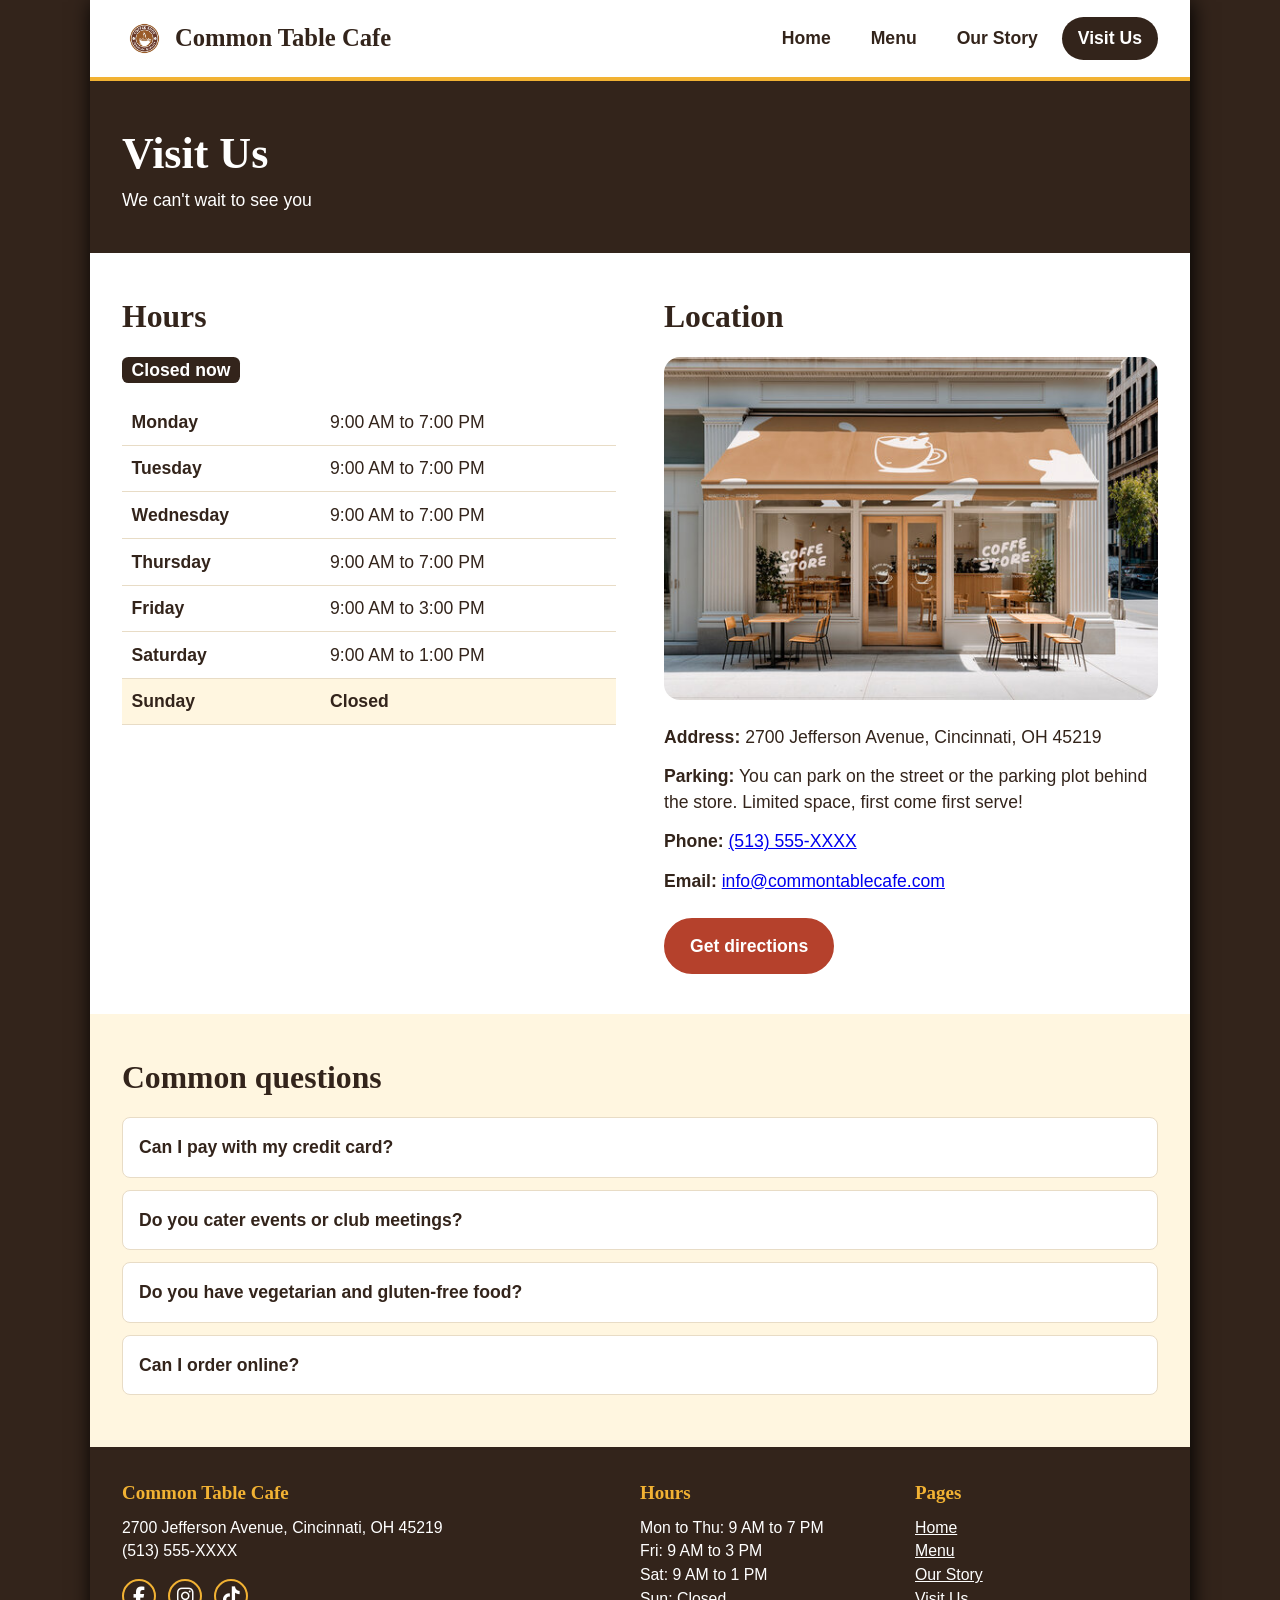
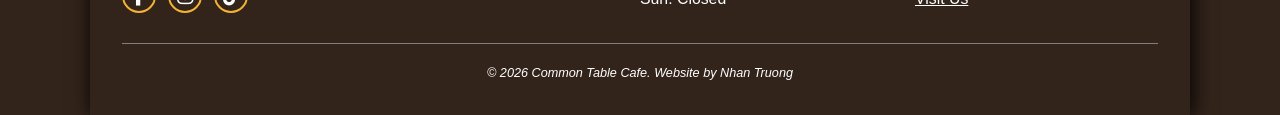
==== about.html @ ac7c1277 "Add page content and css for design" ====
<!DOCTYPE html>
<html lang="en">

<head>
  <meta charset="UTF-8">
  <meta name="viewport" content="width=device-width, initial-scale=1.0">
  <title>Visit Us | Common Table Cafe</title>
  <link rel="stylesheet" href="css/reset.css">
  <link rel="stylesheet" href="css/styles.css">
  <link rel="stylesheet" href="css/reset.css">
  <link rel="stylesheet" href="css/styles.css">
  <link rel="stylesheet" href="https://cdnjs.cloudflare.com/ajax/libs/font-awesome/6.5.1/css/all.min.css">
</head>

<body>
<div class="wrapper">

  <header>
    <a href="index.html" class="logo">
      <img src="images/logo.jpg" alt="Common Table Cafe logo">
      Common Table Cafe
    </a>

    <nav>
      <ul>
        <li><a href="index.html">Home</a></li>
        <li><a href="menu.html">Menu</a></li>
        <li><a href="story.html">Our Story</a></li>
        <li><a href="about.html" class="current">Visit Us</a></li>
      </ul>
    </nav>
  </header>

  <main>

    <section class="page-title">
      <h1>Visit Us</h1>
      <p>We can't wait to see you</p>
    </section>

    <section class="section visit-grid">

      <!-- LEFT COLUMN: hours -->
      <div>
        <h2>Hours</h2>
        <p><span id="open-status">See the hours below</span></p>

        <table>
          <tr id="day1"><th>Monday</th><td>9:00 AM to 7:00 PM</td></tr>
          <tr id="day2"><th>Tuesday</th><td>9:00 AM to 7:00 PM</td></tr>
          <tr id="day3"><th>Wednesday</th><td>9:00 AM to 7:00 PM</td></tr>
          <tr id="day4"><th>Thursday</th><td>9:00 AM to 7:00 PM</td></tr>
          <tr id="day5"><th>Friday</th><td>9:00 AM to 3:00 PM</td></tr>
          <tr id="day6"><th>Saturday</th><td>9:00 AM to 1:00 PM</td></tr>
          <tr id="day0"><th>Sunday</th><td>Closed</td></tr>
        </table>

      </div>

      <!-- RIGHT COLUMN: location and contact -->
      <div>
        <h2>Location</h2>
        <img src="images/storefront.jpg" alt="The entrance to Common Table Cafe" class="visit-photo">

        <ul class="contact">
          <li><strong>Address:</strong> 2700 Jefferson Avenue, Cincinnati, OH 45219</li>
          <li><strong>Parking:</strong> You can park on the street or the parking plot behind the store. Limited space, first come first serve!</li>
          <li><strong>Phone:</strong> <a href="tel:513555XXX">(513) 555-XXXX</a></li>
          <li><strong>Email:</strong> <a href="mailto:info@commontablecafe.com">info@commontablecafe.com</a></li>
        </ul>

        <a href="https://maps.app.goo.gl/gQVXo8ZxbjBMWaUF7" class="button" target="_blank">Get directions</a>
      </div>

    </section>

    <!-- QUESTIONS: click a question to open it -->
    <section class="section cream">
      <h2>Common questions</h2>

      <details>
        <summary>Can I pay with my credit card?</summary>
        <p>Yes. Debit and credit cards, Apple pay, and cash are accepted at our cafeteria.</p>
      </details>

      <details>
        <summary>Do you cater events or club meetings?</summary>
        <p>Yes. Trays of sandwiches, cookies, and coffee can be ordered three days ahead. Call or email us with the date and the number of people.</p>
      </details>

      <details>
        <summary>Do you have vegetarian and gluten-free food?</summary>
        <p>Items marked V or GF on the menu are vegetarian or gluten free. Tell the cashier about any allergy.</p>
      </details>

      <details>
        <summary>Can I order online?</summary>
        <p>Not on our website yet. You can order delivery from us on Uber Eats and DoorDash.</p>
      </details>
    </section>

  </main>

  <footer>
    <div class="footer-grid">
      <section>
        <h2>Common Table Cafe</h2>
        <p>2700 Jefferson Avenue, Cincinnati, OH 45219<br>
          (513) 555-XXXX</p>
        <div class="social">
          <a href="https://www.facebook.com/" target="_blank" aria-label="Facebook">
            <i class="fa-brands fa-facebook-f"></i>
          </a>
          <a href="https://www.instagram.com/" target="_blank" aria-label="Instagram">
            <i class="fa-brands fa-instagram"></i>
          </a>
          <a href="https://www.tiktok.com/" target="_blank" aria-label="TikTok">
            <i class="fa-brands fa-tiktok"></i>
          </a>
        </div>
      </section>

      <section>
        <h2>Hours</h2>
        <p>Mon to Thu: 9 AM to 7 PM<br>
          Fri: 9 AM to 3 PM<br>
          Sat: 9 AM to 1 PM<br>
          Sun: Closed</p>
      </section>

      <section>
        <h2>Pages</h2>
        <ul>
          <li><a href="index.html">Home</a></li>
          <li><a href="menu.html">Menu</a></li>
          <li><a href="story.html">Our Story</a></li>
          <li><a href="about.html">Visit Us</a></li>
        </ul>
      </section>
    </div>

    <p class="copyright"><small>&copy; 2026 Common Table Cafe. Website by Nhan Truong</small></p>
  </footer>

</div><!-- end of wrapper -->

<script src="js/hours.js"></script>
</body>
</html>
---- css/styles.css ----
/* ========================================
   Common Table Cafe - Main Styles
   Used on all four pages
======================================== */

/* Colors used on this site:
   dark brown  #33241b  (text, header bar, footer)
   red         #b5412c  (buttons, prices)
   yellow      #f2b233  (lines and highlights)
   light cream #fff6e0  (light backgrounds)
   tan         #e8dcc6  (borders)
*/


/* ========================================
   BASE PAGE STYLES
======================================== */
body {
  font-family: 'Trebuchet MS', 'Lucida Sans Unicode', 'Lucida Grande', 'Lucida Sans', Arial, sans-serif;
  font-size: 110%;
  line-height: 1.5;
  color: #33241b;
  background-color: #33241b;
}

.wrapper {
  background-color: white;
  max-width: 1100px;
  margin: 0 auto; /* centers the page */
  box-shadow: 2px 2px 20px black;
}

h1, h2, h3 {
  font-family: Georgia, 'Times New Roman', Times, serif;
}

h2 {
  font-size: 180%;
  margin-bottom: 1rem;
}

h3 {
  font-size: 120%;
}

p {
  margin-bottom: 1rem;
}

img {
  max-width: 100%;
  height: auto;
}

/* Space inside each big section of the page */
.section {
  padding: 2.5rem 2rem;
}

/* Light cream background for every other section */
.cream {
  background-color: #fff6e0;
}


/* ========================================
   HEADER AND NAV
   (nav bar inside the header)
======================================== */
header {
  display: flex; /* puts the logo and nav side by side */
  justify-content: space-between;
  align-items: center;
  flex-wrap: wrap;
  gap: 1rem;
  padding: 1rem 2rem;
  border-bottom: 4px solid #f2b233;
}

.logo {
  display: flex;
  align-items: center;
  gap: 0.5rem;
  color: #33241b;
  text-decoration: none; /* removes the underline */
  font-family: Georgia, 'Times New Roman', Times, serif;
  font-size: 140%;
  font-weight: bold;
}

.logo img {
  width: 45px;
}

nav ul {
  list-style: none; /* removes bullet points */
  display: flex;
  flex-wrap: wrap;
  gap: 0.5rem;
}

nav a {
  display: block;
  color: #33241b;
  text-decoration: none;
  font-weight: bold;
  padding: 0.5rem 1rem;
  border-radius: 2rem;
}

nav a:hover {
  background-color: #fff6e0;
}

/* The link for the page you are on */
nav a.current {
  background-color: #33241b;
  color: white;
}


/* ========================================
   BUTTONS
======================================== */
.button {
  display: inline-block;
  background-color: #b5412c;
  color: white;
  text-decoration: none;
  font-weight: bold;
  padding: 0.8rem 1.5rem;
  border-radius: 2rem;
  border: 2px solid #b5412c;
  transition: transform 0.3s, background-color 0.3s;
}

.button:hover {
  background-color: #8f3020;
  transform: translateY(-3px); /* moves the button up a little */
  box-shadow: 0 4px 8px rgba(0,0,0,0.4);
}

/* White outline button, used on top of the hero photo */
.button-white {
  background-color: transparent;
  border: 2px solid white;
}

.button-white:hover {
  background-color: white;
  color: #33241b;
}


/* ========================================
   PAGE TITLE BAR
   (top of Menu, Our Story, and Visit Us)
======================================== */
.page-title {
  background-color: #33241b;
  color: white;
  padding: 2.5rem 2rem;
}

.page-title h1 {
  font-size: 250%;
}

.page-title p {
  margin-bottom: 0;
}


/* ========================================
   HOME PAGE - HERO
======================================== */
.hero {
  background-image: url(../images/hero.jpeg); /* ../ goes out of the css folder */
  background-size: cover;
  background-position: center;
  padding: 5rem 2rem;
}

/* Dark see-through box so the white text is easy to read */
.hero-box {
  background-color: rgba(51, 36, 27, 0.8);
  color: white;
  max-width: 500px;
  padding: 2rem;
  border-radius: 1rem;
}

.hero-box h1 {
  font-size: 250%;
  margin-bottom: 0.5rem;
}


/* ========================================
   HOME PAGE - QUICK INFO
======================================== */
.info {
  display: grid;
  grid-template-columns: 1fr 1fr 1fr;
  gap: 1rem;
  background-color: #fff6e0;
  padding: 1.5rem 2rem;
  border-bottom: 1px solid #e8dcc6;
}

.info h2 {
  font-size: 110%;
  margin-bottom: 0.25rem;
}

.info p {
  margin-bottom: 0;
}

/* Open / closed label (hours.js changes the class) */
#open-status {
  font-weight: bold;
  padding: 0.2rem 0.6rem;
  border-radius: 0.4rem;
  background-color: #e8dcc6;
}

#open-status.open {
  background-color: #f2b233;
}

#open-status.closed {
  background-color: #33241b;
  color: white;
}


/* ========================================
   HOME PAGE - FAVORITE ITEMS (cards)
======================================== */
.card-grid {
  display: grid;
  grid-template-columns: 1fr 1fr 1fr 1fr;
  gap: 1.5rem;
}

.card {
  border: 1px solid #e8dcc6;
  border-radius: 1rem;
  overflow: hidden; /* keeps the zoomed photo inside the card */
  transition: transform 0.3s, box-shadow 0.3s;
}

.card:hover {
  transform: translateY(-5px);
  box-shadow: 0 6px 16px rgba(0,0,0,0.2);
}

.card img {
  width: 100%;
  height: 170px;
  object-fit: cover; /* crops the photo to fill the space */
  transition: transform 0.3s;
}

/* Photo zooms in when you hover over the card */
.card:hover img {
  transform: scale(1.1);
}

.card-text {
  padding: 1rem;
}

.card-text p {
  font-size: 90%;
  margin-bottom: 0;
}

.card-text .price {
  margin: 0.25rem 0 0.5rem;
}

.price {
  color: #b5412c;
  font-weight: bold;
}

.center {
  text-align: center;
  margin-top: 2rem;
}


/* ========================================
   MENU PAGE
======================================== */
.filter-buttons {
  margin-bottom: 2rem;
}

.filter-btn {
  font-size: 100%;
  font-weight: bold;
  padding: 0.5rem 1rem;
  margin: 0 0.25rem 0.5rem 0;
  border: 2px solid #33241b;
  border-radius: 2rem;
  background-color: white;
  color: #33241b;
  cursor: pointer; /* hand cursor */
}

.filter-btn:hover {
  background-color: #fff6e0;
}

/* The button that is picked (menu-filter.js adds this class) */
.filter-btn.active {
  background-color: #33241b;
  color: white;
}

/* Two columns of menu sections */
.menu-grid {
  display: grid;
  grid-template-columns: 1fr 1fr;
  gap: 2rem 3rem;
}

.menu-section h2 {
  font-size: 150%;
  border-bottom: 3px solid #f2b233;
  padding-bottom: 0.3rem;
  margin-bottom: 0.3rem;
}

.served {
  font-size: 90%;
  font-style: italic;
}

.menu-item {
  border-bottom: 1px solid #e8dcc6;
  padding: 0.6rem 0;
}

/* Puts the food name on the left and the price on the right */
.item-name {
  display: flex;
  justify-content: space-between;
  gap: 1rem;
}

.item-name h3 {
  font-size: 105%;
}

.menu-item p {
  font-size: 90%;
  margin-bottom: 0;
}

.tag {
  font-size: 70%;
  border: 1px solid #33241b;
  border-radius: 4px;
  padding: 0 0.3rem;
}

.photo-grid {
  display: grid;
  grid-template-columns: 1fr 1fr 1fr 1fr;
  gap: 1rem;
}


/* ========================================
   STORY PAGE
======================================== */
/* Floated figure, from the float exercise */
.pic-right {
  float: right;
  width: 340px;
  background-color: #fff6e0;
  padding: 0.75rem;
  margin: 0 0 1rem 2rem;
  border-radius: 0.5rem;
}

.pic-right figcaption {
  text-align: center;
  font-size: 80%;
  font-style: italic;
}

/* Makes the next section start below the floated figure */
.clear {
  clear: both;
}

/* Milestones list */
.timeline {
  list-style: none;
  border-left: 4px solid #f2b233;
  padding-left: 1.5rem;
}

.timeline li {
  margin-bottom: 1.5rem;
}

.year {
  display: inline-block;
  background-color: #b5412c;
  color: white;
  font-weight: bold;
  padding: 0.2rem 0.7rem;
  border-radius: 1rem;
  margin-bottom: 0.3rem;
}

.timeline p {
  margin-bottom: 0;
}


/* ========================================
   VISIT US PAGE
======================================== */
.visit-grid {
  display: grid;
  grid-template-columns: 1fr 1fr;
  gap: 3rem;
}

table {
  width: 100%;
  margin-bottom: 1rem;
}

th, td {
  text-align: left;
  padding: 0.6rem;
  border-bottom: 1px solid #e8dcc6;
}

/* Today's row (hours.js adds this class) */
tr.today {
  background-color: #fff6e0;
  font-weight: bold;
}

.visit-photo {
  border-radius: 1rem;
  margin-bottom: 1rem;
}

.contact {
  list-style: none;
  margin-bottom: 1.5rem;
}

.contact li {
  margin-bottom: 0.8rem;
}

/* Questions that open and close */
details {
  background-color: white;
  border: 1px solid #e8dcc6;
  border-radius: 0.5rem;
  margin-bottom: 0.75rem;
  padding: 1rem;
}

summary {
  font-weight: bold;
  cursor: pointer;
}

details p {
  margin: 0.75rem 0 0;
}


/* ========================================
   FOOTER
======================================== */
footer {
  background-color: #33241b;
  color: white;
  padding: 2rem;
  font-size: 90%;
}

.footer-grid {
  display: grid;
  grid-template-columns: 2fr 1fr 1fr;
  gap: 2rem;
}

footer h2 {
  font-size: 120%;
  color: #f2b233;
  margin-bottom: 0.5rem;
}

footer ul {
  list-style: none;
}

footer a {
  color: white;
}

footer a:hover {
  color: #f2b233;
}

.social {
  display: flex; /* puts the icons in a row */
  gap: 0.75rem;
  margin-top: 1rem;
}

.social a {
  display: flex;
  justify-content: center; /* centers the icon left to right */
  align-items: center;     /* centers the icon top to bottom */
  width: 30px;
  height: 30px;
  border: 2px solid #f2b233;
  border-radius: 50%; /* makes a circle */
  color: white;
  font-size: 120%;
  text-decoration: none;
  transition: background-color 0.3s, transform 0.3s;
}

.social a:hover {
  background-color: #f2b233;
  color: #33241b;
  transform: translateY(-3px); /* moves up a little, like the buttons */
}

.copyright {
  text-align: center;
  font-style: italic;
  border-top: 1px solid gray;
  padding-top: 1rem;
  margin: 1rem 0 0;
}


/* ========================================
   RESPONSIVE MEDIA QUERIES
======================================== */
/* Tablets */
@media (max-width: 800px) {
  .card-grid,
  .photo-grid {
    grid-template-columns: 1fr 1fr;
  }

  .menu-grid,
  .visit-grid,
  .info,
  .footer-grid {
    grid-template-columns: 1fr;
  }
}

/* Phones */
@media (max-width: 480px) {
  header {
    flex-direction: column;
  }

  .card-grid,
  .photo-grid {
    grid-template-columns: 1fr;
  }

  .pic-right {
    float: none;
    width: 100%;
    margin: 0 0 1rem 0;
  }

  .section {
    padding: 2rem 1rem;
  }
}
---- css/styles.css ----
/* ========================================
   Common Table Cafe - Main Styles
   Used on all four pages
======================================== */

/* Colors used on this site:
   dark brown  #33241b  (text, header bar, footer)
   red         #b5412c  (buttons, prices)
   yellow      #f2b233  (lines and highlights)
   light cream #fff6e0  (light backgrounds)
   tan         #e8dcc6  (borders)
*/


/* ========================================
   BASE PAGE STYLES
======================================== */
body {
  font-family: 'Trebuchet MS', 'Lucida Sans Unicode', 'Lucida Grande', 'Lucida Sans', Arial, sans-serif;
  font-size: 110%;
  line-height: 1.5;
  color: #33241b;
  background-color: #33241b;
}

.wrapper {
  background-color: white;
  max-width: 1100px;
  margin: 0 auto; /* centers the page */
  box-shadow: 2px 2px 20px black;
}

h1, h2, h3 {
  font-family: Georgia, 'Times New Roman', Times, serif;
}

h2 {
  font-size: 180%;
  margin-bottom: 1rem;
}

h3 {
  font-size: 120%;
}

p {
  margin-bottom: 1rem;
}

img {
  max-width: 100%;
  height: auto;
}

/* Space inside each big section of the page */
.section {
  padding: 2.5rem 2rem;
}

/* Light cream background for every other section */
.cream {
  background-color: #fff6e0;
}


/* ========================================
   HEADER AND NAV
   (nav bar inside the header)
======================================== */
header {
  display: flex; /* puts the logo and nav side by side */
  justify-content: space-between;
  align-items: center;
  flex-wrap: wrap;
  gap: 1rem;
  padding: 1rem 2rem;
  border-bottom: 4px solid #f2b233;
}

.logo {
  display: flex;
  align-items: center;
  gap: 0.5rem;
  color: #33241b;
  text-decoration: none; /* removes the underline */
  font-family: Georgia, 'Times New Roman', Times, serif;
  font-size: 140%;
  font-weight: bold;
}

.logo img {
  width: 45px;
}

nav ul {
  list-style: none; /* removes bullet points */
  display: flex;
  flex-wrap: wrap;
  gap: 0.5rem;
}

nav a {
  display: block;
  color: #33241b;
  text-decoration: none;
  font-weight: bold;
  padding: 0.5rem 1rem;
  border-radius: 2rem;
}

nav a:hover {
  background-color: #fff6e0;
}

/* The link for the page you are on */
nav a.current {
  background-color: #33241b;
  color: white;
}


/* ========================================
   BUTTONS
======================================== */
.button {
  display: inline-block;
  background-color: #b5412c;
  color: white;
  text-decoration: none;
  font-weight: bold;
  padding: 0.8rem 1.5rem;
  border-radius: 2rem;
  border: 2px solid #b5412c;
  transition: transform 0.3s, background-color 0.3s;
}

.button:hover {
  background-color: #8f3020;
  transform: translateY(-3px); /* moves the button up a little */
  box-shadow: 0 4px 8px rgba(0,0,0,0.4);
}

/* White outline button, used on top of the hero photo */
.button-white {
  background-color: transparent;
  border: 2px solid white;
}

.button-white:hover {
  background-color: white;
  color: #33241b;
}


/* ========================================
   PAGE TITLE BAR
   (top of Menu, Our Story, and Visit Us)
======================================== */
.page-title {
  background-color: #33241b;
  color: white;
  padding: 2.5rem 2rem;
}

.page-title h1 {
  font-size: 250%;
}

.page-title p {
  margin-bottom: 0;
}


/* ========================================
   HOME PAGE - HERO
======================================== */
.hero {
  background-image: url(../images/hero.jpeg); /* ../ goes out of the css folder */
  background-size: cover;
  background-position: center;
  padding: 5rem 2rem;
}

/* Dark see-through box so the white text is easy to read */
.hero-box {
  background-color: rgba(51, 36, 27, 0.8);
  color: white;
  max-width: 500px;
  padding: 2rem;
  border-radius: 1rem;
}

.hero-box h1 {
  font-size: 250%;
  margin-bottom: 0.5rem;
}


/* ========================================
   HOME PAGE - QUICK INFO
======================================== */
.info {
  display: grid;
  grid-template-columns: 1fr 1fr 1fr;
  gap: 1rem;
  background-color: #fff6e0;
  padding: 1.5rem 2rem;
  border-bottom: 1px solid #e8dcc6;
}

.info h2 {
  font-size: 110%;
  margin-bottom: 0.25rem;
}

.info p {
  margin-bottom: 0;
}

/* Open / closed label (hours.js changes the class) */
#open-status {
  font-weight: bold;
  padding: 0.2rem 0.6rem;
  border-radius: 0.4rem;
  background-color: #e8dcc6;
}

#open-status.open {
  background-color: #f2b233;
}

#open-status.closed {
  background-color: #33241b;
  color: white;
}


/* ========================================
   HOME PAGE - FAVORITE ITEMS (cards)
======================================== */
.card-grid {
  display: grid;
  grid-template-columns: 1fr 1fr 1fr 1fr;
  gap: 1.5rem;
}

.card {
  border: 1px solid #e8dcc6;
  border-radius: 1rem;
  overflow: hidden; /* keeps the zoomed photo inside the card */
  transition: transform 0.3s, box-shadow 0.3s;
}

.card:hover {
  transform: translateY(-5px);
  box-shadow: 0 6px 16px rgba(0,0,0,0.2);
}

.card img {
  width: 100%;
  height: 170px;
  object-fit: cover; /* crops the photo to fill the space */
  transition: transform 0.3s;
}

/* Photo zooms in when you hover over the card */
.card:hover img {
  transform: scale(1.1);
}

.card-text {
  padding: 1rem;
}

.card-text p {
  font-size: 90%;
  margin-bottom: 0;
}

.card-text .price {
  margin: 0.25rem 0 0.5rem;
}

.price {
  color: #b5412c;
  font-weight: bold;
}

.center {
  text-align: center;
  margin-top: 2rem;
}


/* ========================================
   MENU PAGE
======================================== */
.filter-buttons {
  margin-bottom: 2rem;
}

.filter-btn {
  font-size: 100%;
  font-weight: bold;
  padding: 0.5rem 1rem;
  margin: 0 0.25rem 0.5rem 0;
  border: 2px solid #33241b;
  border-radius: 2rem;
  background-color: white;
  color: #33241b;
  cursor: pointer; /* hand cursor */
}

.filter-btn:hover {
  background-color: #fff6e0;
}

/* The button that is picked (menu-filter.js adds this class) */
.filter-btn.active {
  background-color: #33241b;
  color: white;
}

/* Two columns of menu sections */
.menu-grid {
  display: grid;
  grid-template-columns: 1fr 1fr;
  gap: 2rem 3rem;
}

.menu-section h2 {
  font-size: 150%;
  border-bottom: 3px solid #f2b233;
  padding-bottom: 0.3rem;
  margin-bottom: 0.3rem;
}

.served {
  font-size: 90%;
  font-style: italic;
}

.menu-item {
  border-bottom: 1px solid #e8dcc6;
  padding: 0.6rem 0;
}

/* Puts the food name on the left and the price on the right */
.item-name {
  display: flex;
  justify-content: space-between;
  gap: 1rem;
}

.item-name h3 {
  font-size: 105%;
}

.menu-item p {
  font-size: 90%;
  margin-bottom: 0;
}

.tag {
  font-size: 70%;
  border: 1px solid #33241b;
  border-radius: 4px;
  padding: 0 0.3rem;
}

.photo-grid {
  display: grid;
  grid-template-columns: 1fr 1fr 1fr 1fr;
  gap: 1rem;
}


/* ========================================
   STORY PAGE
======================================== */
/* Floated figure, from the float exercise */
.pic-right {
  float: right;
  width: 340px;
  background-color: #fff6e0;
  padding: 0.75rem;
  margin: 0 0 1rem 2rem;
  border-radius: 0.5rem;
}

.pic-right figcaption {
  text-align: center;
  font-size: 80%;
  font-style: italic;
}

/* Makes the next section start below the floated figure */
.clear {
  clear: both;
}

/* Milestones list */
.timeline {
  list-style: none;
  border-left: 4px solid #f2b233;
  padding-left: 1.5rem;
}

.timeline li {
  margin-bottom: 1.5rem;
}

.year {
  display: inline-block;
  background-color: #b5412c;
  color: white;
  font-weight: bold;
  padding: 0.2rem 0.7rem;
  border-radius: 1rem;
  margin-bottom: 0.3rem;
}

.timeline p {
  margin-bottom: 0;
}


/* ========================================
   VISIT US PAGE
======================================== */
.visit-grid {
  display: grid;
  grid-template-columns: 1fr 1fr;
  gap: 3rem;
}

table {
  width: 100%;
  margin-bottom: 1rem;
}

th, td {
  text-align: left;
  padding: 0.6rem;
  border-bottom: 1px solid #e8dcc6;
}

/* Today's row (hours.js adds this class) */
tr.today {
  background-color: #fff6e0;
  font-weight: bold;
}

.visit-photo {
  border-radius: 1rem;
  margin-bottom: 1rem;
}

.contact {
  list-style: none;
  margin-bottom: 1.5rem;
}

.contact li {
  margin-bottom: 0.8rem;
}

/* Questions that open and close */
details {
  background-color: white;
  border: 1px solid #e8dcc6;
  border-radius: 0.5rem;
  margin-bottom: 0.75rem;
  padding: 1rem;
}

summary {
  font-weight: bold;
  cursor: pointer;
}

details p {
  margin: 0.75rem 0 0;
}


/* ========================================
   FOOTER
======================================== */
footer {
  background-color: #33241b;
  color: white;
  padding: 2rem;
  font-size: 90%;
}

.footer-grid {
  display: grid;
  grid-template-columns: 2fr 1fr 1fr;
  gap: 2rem;
}

footer h2 {
  font-size: 120%;
  color: #f2b233;
  margin-bottom: 0.5rem;
}

footer ul {
  list-style: none;
}

footer a {
  color: white;
}

footer a:hover {
  color: #f2b233;
}

.social {
  display: flex; /* puts the icons in a row */
  gap: 0.75rem;
  margin-top: 1rem;
}

.social a {
  display: flex;
  justify-content: center; /* centers the icon left to right */
  align-items: center;     /* centers the icon top to bottom */
  width: 30px;
  height: 30px;
  border: 2px solid #f2b233;
  border-radius: 50%; /* makes a circle */
  color: white;
  font-size: 120%;
  text-decoration: none;
  transition: background-color 0.3s, transform 0.3s;
}

.social a:hover {
  background-color: #f2b233;
  color: #33241b;
  transform: translateY(-3px); /* moves up a little, like the buttons */
}

.copyright {
  text-align: center;
  font-style: italic;
  border-top: 1px solid gray;
  padding-top: 1rem;
  margin: 1rem 0 0;
}


/* ========================================
   RESPONSIVE MEDIA QUERIES
======================================== */
/* Tablets */
@media (max-width: 800px) {
  .card-grid,
  .photo-grid {
    grid-template-columns: 1fr 1fr;
  }

  .menu-grid,
  .visit-grid,
  .info,
  .footer-grid {
    grid-template-columns: 1fr;
  }
}

/* Phones */
@media (max-width: 480px) {
  header {
    flex-direction: column;
  }

  .card-grid,
  .photo-grid {
    grid-template-columns: 1fr;
  }

  .pic-right {
    float: none;
    width: 100%;
    margin: 0 0 1rem 0;
  }

  .section {
    padding: 2rem 1rem;
  }
}
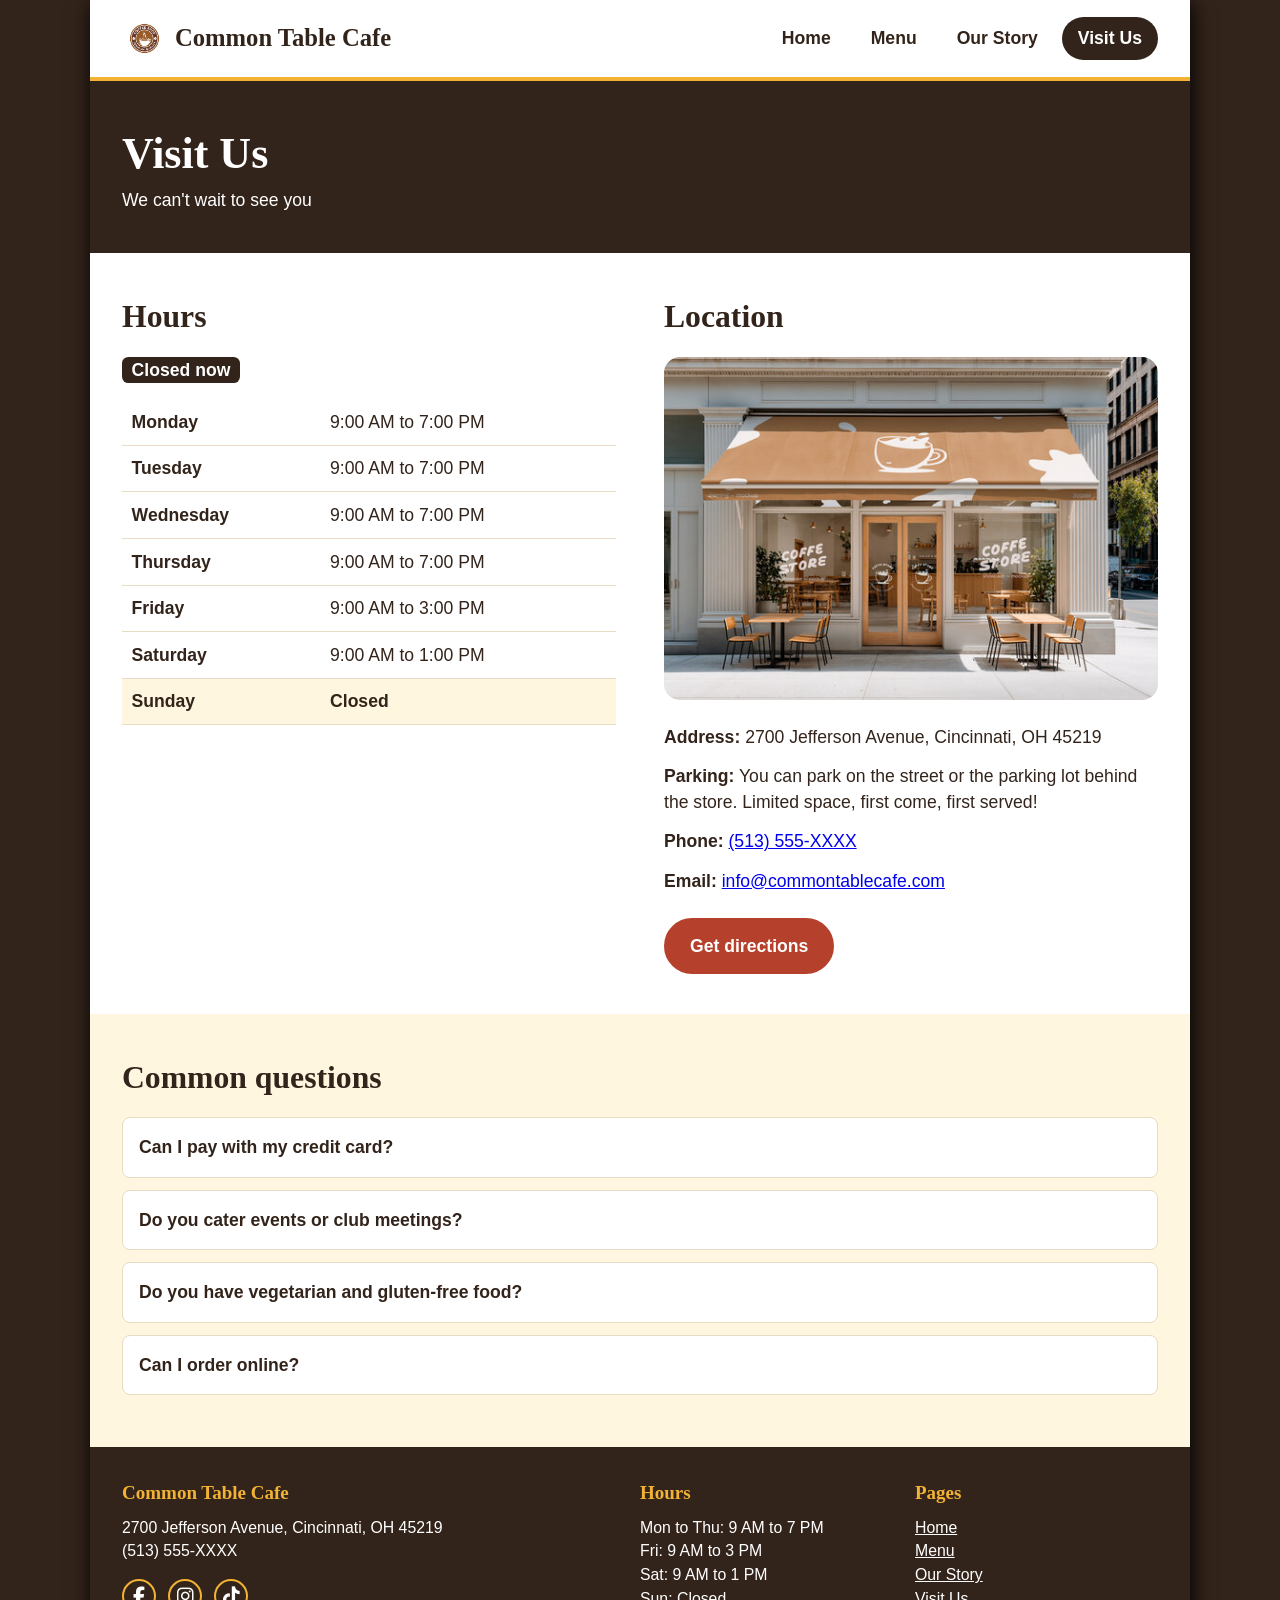
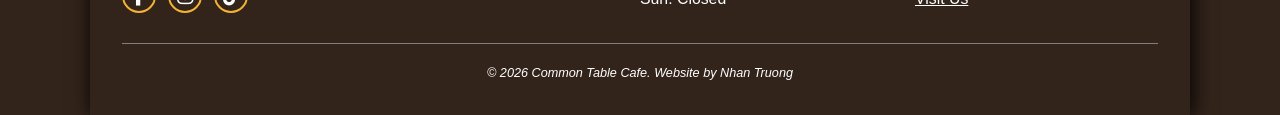
==== commit bb44d2f6: "Edited content" ====
--- a/about.html
+++ b/about.html
@@ -5,8 +5,6 @@
   <meta charset="UTF-8">
   <meta name="viewport" content="width=device-width, initial-scale=1.0">
   <title>Visit Us | Common Table Cafe</title>
-  <link rel="stylesheet" href="css/reset.css">
-  <link rel="stylesheet" href="css/styles.css">
   <link rel="stylesheet" href="css/reset.css">
   <link rel="stylesheet" href="css/styles.css">
   <link rel="stylesheet" href="https://cdnjs.cloudflare.com/ajax/libs/font-awesome/6.5.1/css/all.min.css">
@@ -64,7 +62,7 @@
 
         <ul class="contact">
           <li><strong>Address:</strong> 2700 Jefferson Avenue, Cincinnati, OH 45219</li>
-          <li><strong>Parking:</strong> You can park on the street or the parking plot behind the store. Limited space, first come first serve!</li>
+          <li><strong>Parking:</strong> You can park on the street or the parking lot behind the store. Limited space, first come, first served!</li>
           <li><strong>Phone:</strong> <a href="tel:513555XXX">(513) 555-XXXX</a></li>
           <li><strong>Email:</strong> <a href="mailto:info@commontablecafe.com">info@commontablecafe.com</a></li>
         </ul>
@@ -80,7 +78,7 @@
 
       <details>
         <summary>Can I pay with my credit card?</summary>
-        <p>Yes. Debit and credit cards, Apple pay, and cash are accepted at our cafeteria.</p>
+        <p>Yes. Debit and credit cards, Apple Pay, and cash are accepted at our cafeteria.</p>
       </details>
 
       <details>
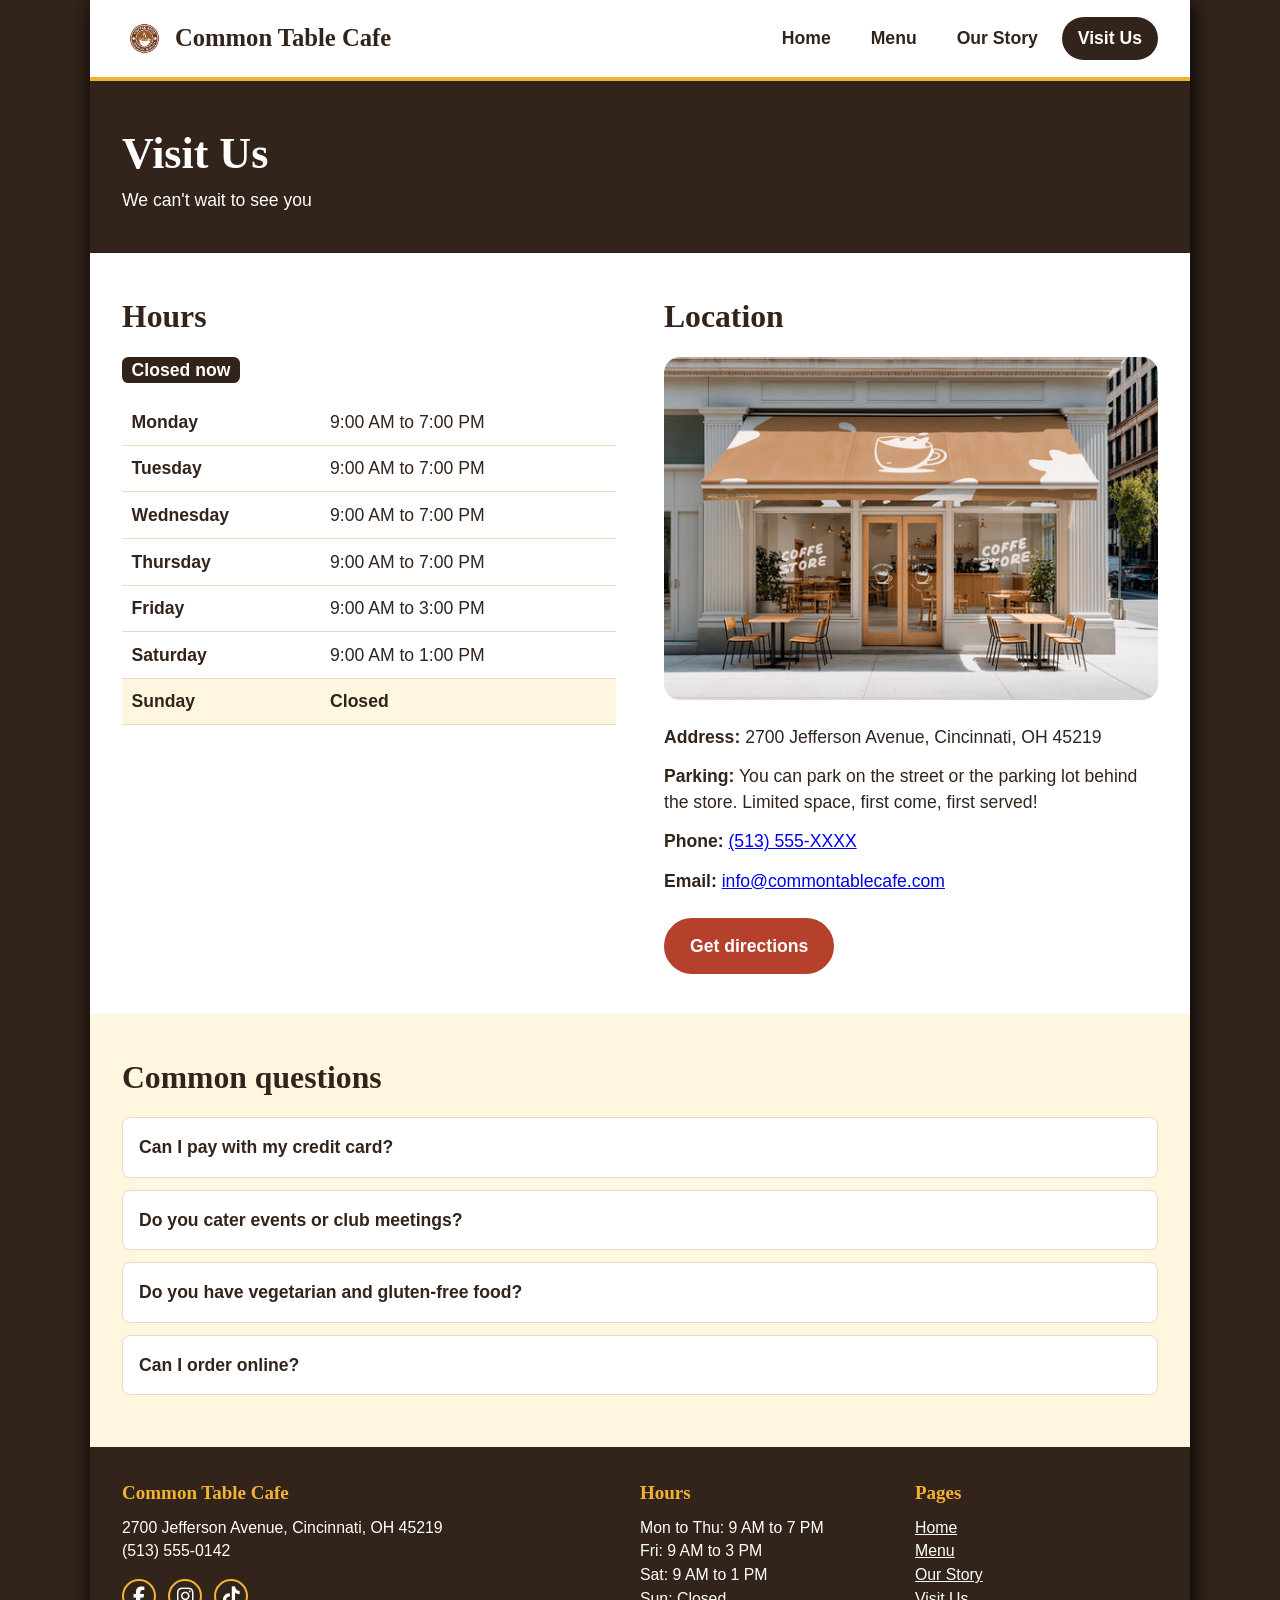
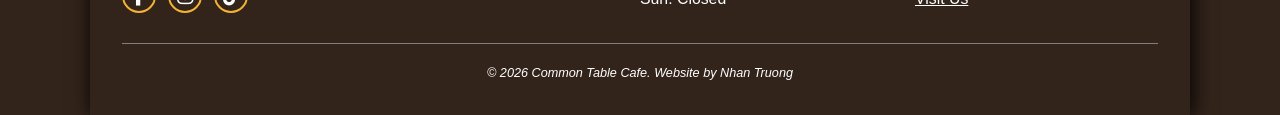
==== commit 50a23b13: "edited content on story page" ====
--- a/about.html
+++ b/about.html
@@ -103,16 +103,16 @@
     <div class="footer-grid">
       <section>
         <h2>Common Table Cafe</h2>
-        <p>2700 Jefferson Avenue, Cincinnati, OH 45219<br>
-          (513) 555-XXXX</p>
+        <p>2700 Jefferson Avenue, Cincinnati, OH 45219 <br>
+          (513) 555-0142</p>
         <div class="social">
-          <a href="https://www.facebook.com/" target="_blank" aria-label="Facebook">
+          <a href="https://www.facebook.com/commontablecafe" target="_blank" aria-label="Facebook">
             <i class="fa-brands fa-facebook-f"></i>
           </a>
-          <a href="https://www.instagram.com/" target="_blank" aria-label="Instagram">
+          <a href="https://www.instagram.com/commontablecafe" target="_blank" aria-label="Instagram">
             <i class="fa-brands fa-instagram"></i>
           </a>
-          <a href="https://www.tiktok.com/" target="_blank" aria-label="TikTok">
+          <a href="https://www.tiktok.com/@commontablecafe" target="_blank" aria-label="TikTok">
             <i class="fa-brands fa-tiktok"></i>
           </a>
         </div>
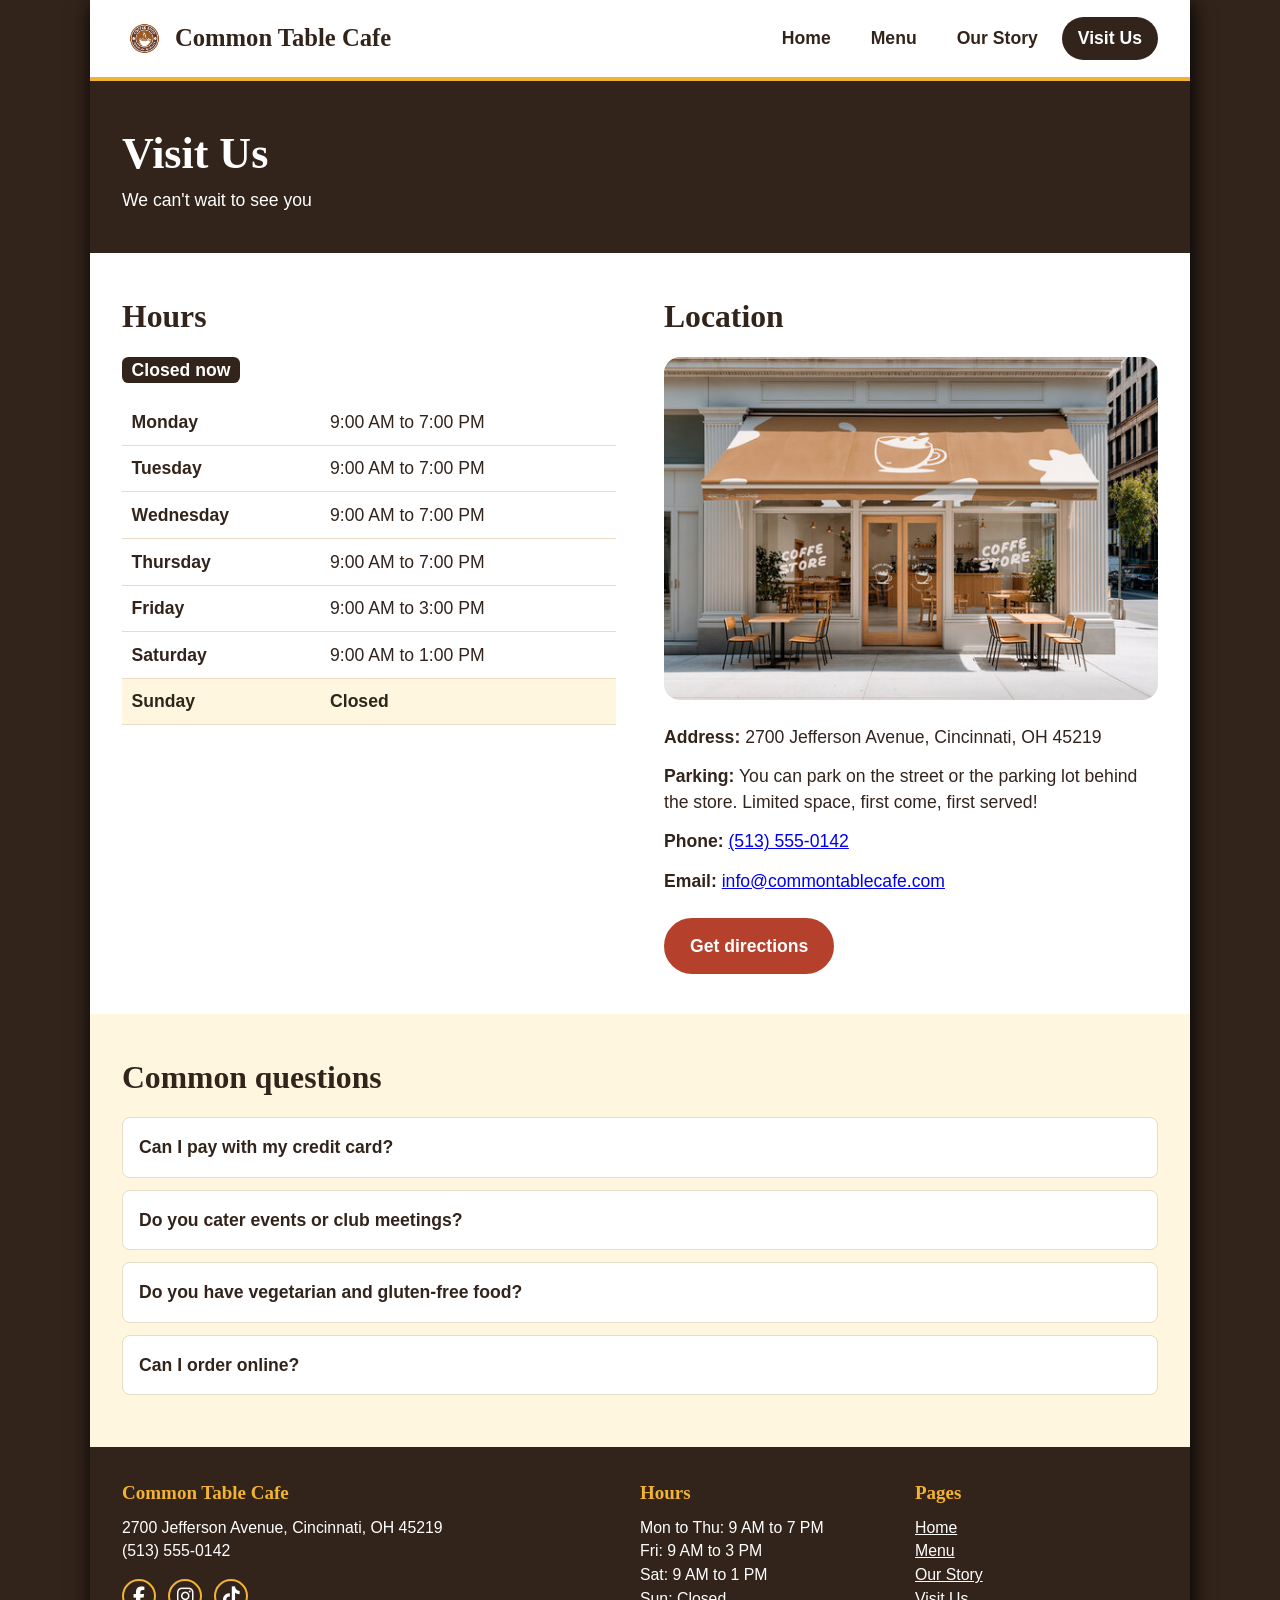
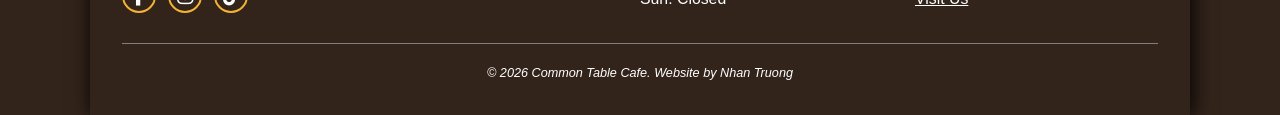
==== commit d7743405: "Edited content" ====
--- a/about.html
+++ b/about.html
@@ -63,7 +63,7 @@
         <ul class="contact">
           <li><strong>Address:</strong> 2700 Jefferson Avenue, Cincinnati, OH 45219</li>
           <li><strong>Parking:</strong> You can park on the street or the parking lot behind the store. Limited space, first come, first served!</li>
-          <li><strong>Phone:</strong> <a href="tel:513555XXX">(513) 555-XXXX</a></li>
+          <li><strong>Phone:</strong> <a href="tel:5135550142">(513) 555-0142</a></li>
           <li><strong>Email:</strong> <a href="mailto:info@commontablecafe.com">info@commontablecafe.com</a></li>
         </ul>
 
@@ -78,7 +78,7 @@
 
       <details>
         <summary>Can I pay with my credit card?</summary>
-        <p>Yes. Debit and credit cards, Apple Pay, and cash are accepted at our cafeteria.</p>
+        <p>Yes. Debit and credit cards, Apple Pay, and cash are accepted at the cafe</p>
       </details>
 
       <details>
